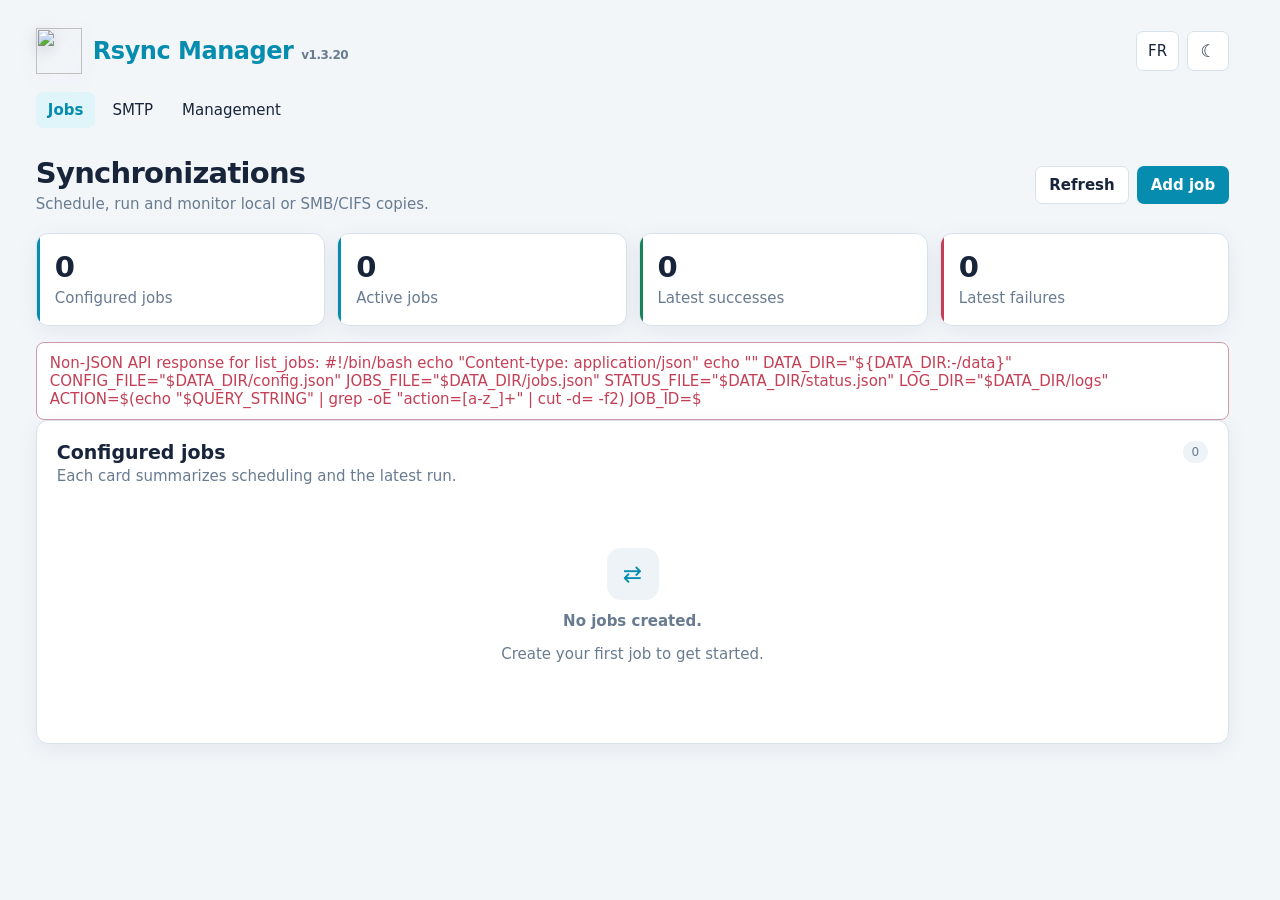
==== rsync_manager/rootfs/www/index.html @ fbdaef38 "fix(rsync-manager): restore trusted CIFS traversal" ====
<!doctype html>
<html lang="fr" data-theme="light">
<head>
    <meta charset="utf-8">
    <meta name="viewport" content="width=device-width,initial-scale=1">
    <title>Rsync Manager</title>
    <script>document.documentElement.dataset.theme=localStorage.getItem('rsync-manager-theme')||(matchMedia('(prefers-color-scheme: dark)').matches?'dark':'light');</script>
    <link rel="stylesheet" href="assets/app.css">
</head>
<body>
<main class="app">
    <header class="site-header">
        <div class="header-main">
            <a class="brand" href="#jobs" aria-label="Rsync Manager"><img src="assets/icon.png" alt=""><span>Rsync Manager <b>v1.3.20</b></span></a>
            <div class="header-actions"><button id="language-toggle" class="toggle" type="button" title="Changer de langue">EN</button><button id="theme-toggle" class="toggle icon-toggle" type="button" title="Changer de thème" aria-label="Changer de thème">☾</button></div>
        </div>
        <div class="nav-scroll"><nav class="nav" aria-label="Navigation principale"><a class="active" href="#jobs" data-view="jobs">Jobs</a><a href="#smtp" data-view="smtp">SMTP</a><a href="#management" data-view="management">Gestion</a></nav></div>
    </header>

    <section id="jobs" class="view active">
        <div class="pagehead split"><div><h1>Synchronisations</h1><p>Planifiez, lancez et contrôlez les copies locales ou SMB/CIFS.</p></div><div class="page-actions"><button class="secondary" id="refresh-jobs-btn" type="button">Actualiser</button><button class="page-action" id="add-job-btn" type="button">Ajouter un job</button></div></div>
        <section class="metrics" aria-label="Synthèse des jobs"><article class="metric"><strong id="metric-total">–</strong><span>Jobs configurés</span></article><article class="metric"><strong id="metric-active">–</strong><span>Jobs actifs</span></article><article class="metric good"><strong id="metric-success">–</strong><span>Dernières réussites</span></article><article class="metric danger"><strong id="metric-failed">–</strong><span>Derniers échecs</span></article></section>
        <div id="jobs-status" class="notice" role="status" aria-live="polite" hidden></div>
        <section class="card jobs-card"><div class="cardhead"><div><h2>Jobs configurés</h2><p>Une carte résume la planification et la dernière exécution.</p></div><span id="jobs-count" class="count">–</span></div><div id="jobs-list"><p class="loading">Chargement…</p></div></section>
    </section>

    <section id="smtp" class="view">
        <div class="pagehead"><h1>Notifications SMTP</h1><p>Configurez les rapports envoyés après les synchronisations.</p></div>
        <div class="smtp-grid">
            <section class="card"><div class="cardhead"><div><h2>Serveur et sécurité</h2><p>Connexion au relais de messagerie.</p></div></div><label class="switch-row"><input type="checkbox" id="email_enabled"><span><strong>Activer les emails</strong><small>Envoyer les résultats des jobs selon leur configuration.</small></span></label><div class="form-grid two"><label>Serveur<input type="text" id="smtp_host" autocomplete="off"></label><label>Port<input type="number" id="smtp_port" min="1" max="65535"></label><label>Authentification<select id="smtp_auth"><option value="on">Oui</option><option value="off">Non</option></select></label><label>TLS actif<select id="smtp_tls"><option value="on">Oui</option><option value="off">Non</option></select></label><label class="span-two">STARTTLS (port 587)<select id="smtp_starttls"><option value="on">Oui</option><option value="off">Non</option></select></label></div></section>
            <section class="card"><div class="cardhead"><div><h2>Compte et destinataire</h2><p>Les identifiants sont conservés dans les données privées de l’App.</p></div></div><div class="form-grid two"><label>Utilisateur<input type="text" id="smtp_user" autocomplete="username"></label><label>Mot de passe<input type="password" id="smtp_pass" autocomplete="current-password"></label><label>Expéditeur<input type="email" id="mail_from"></label><label>Destinataire<input type="email" id="mail_to"></label></div><div class="form-actions"><button class="secondary" id="test-email-btn" type="button">Envoyer un test</button><button class="primary" id="save-config-btn" type="button">Enregistrer</button></div><div id="email-status" class="notice" role="status" aria-live="polite" hidden></div></section>
        </div>
    </section>

    <section id="management" class="view">
        <div class="pagehead"><h1>Import et export</h1><p>Sauvegardez ou restaurez séparément les notifications et les jobs.</p></div>
        <aside class="warning"><strong>Informations sensibles</strong><span>Les exports contiennent les mots de passe SMTP et SMB/CIFS en clair. Conservez ces fichiers dans un emplacement sûr.</span></aside>
        <div class="management-grid">
            <section class="card transfer-card"><div class="transfer-icon">✉</div><h2>Configuration SMTP</h2><p>Serveur, sécurité, compte et destinataire.</p><div class="transfer-actions"><button class="secondary" id="import-email-config-btn" type="button">Importer</button><button class="primary" id="export-email-config-btn" type="button">Exporter</button></div><input id="import-email-config-file" type="file" accept="application/json,.json" hidden></section>
            <section class="card transfer-card"><div class="transfer-icon">⇄</div><h2>Configuration des jobs</h2><p>Planifications, chemins, partages et exclusions.</p><div class="transfer-actions"><button class="secondary" id="import-jobs-config-btn" type="button">Importer</button><button class="primary" id="export-jobs-config-btn" type="button">Exporter</button></div><input id="import-jobs-config-file" type="file" accept="application/json,.json" hidden></section>
        </div><div id="management-status" class="notice" role="status" aria-live="polite" hidden></div>
    </section>
</main>

<div id="job-drawer-shell" class="drawer-shell" hidden><div class="drawer-overlay" data-close-drawer></div><aside id="job-drawer" class="drawer wide" role="dialog" aria-modal="true" aria-labelledby="job-drawer-title" tabindex="-1"><header class="drawer-head"><div><p class="drawer-kicker">Rsync Manager</p><h2 id="job-drawer-title">Ajouter un job</h2></div><button class="drawer-close" data-close-drawer type="button" aria-label="Fermer">×</button></header><div class="drawer-body">
    <div class="form-grid job-basics"><label>Nom<input id="job_name" type="text" placeholder="Nom du job (obligatoire)"></label><label>Cron<input id="job_cron" type="text" placeholder="0 3 * * * (obligatoire)"></label><label class="switch-row compact"><input id="job_enabled" type="checkbox"><span><strong>Actif</strong><small>Inclure dans la planification cron.</small></span></label></div>
    <div class="endpoint-grid">
        <section class="endpoint-card"><div class="endpoint-title"><span>1</span><div><h3>Source</h3><p>Données à synchroniser.</p></div></div><label>Type<select id="job_source_type"><option value="local">Local</option><option value="cifs">SMB/CIFS</option></select></label><div id="job_source_local"><label>Chemin local<input id="job_source_path" placeholder="Chemin local (obligatoire)"></label></div><div class="cifs-fields" id="job_source_cifs" hidden><label>Hôte<input id="job_source_host" placeholder="Adresse IP ou nom (obligatoire)"></label><label>Partage<input id="job_source_share" placeholder="Partage réseau (obligatoire)"></label><label class="span-two">Sous-dossier<input id="job_source_subpath" placeholder="Sous-dossier dans le partage (optionnel)"></label><label>Utilisateur<input id="job_source_user" placeholder="Login (optionnel)"></label><label>Mot de passe<input id="job_source_pass" type="password" placeholder="Mot de passe (optionnel)"></label><label class="span-two">Domaine / Workgroup<input id="job_source_domain" placeholder="Domaine/Workgroup (optionnel)"></label></div></section>
        <section class="endpoint-card"><div class="endpoint-title"><span>2</span><div><h3>Cible</h3><p>Destination de la synchronisation.</p></div></div><label>Type<select id="job_target_type"><option value="local">Local</option><option value="cifs">SMB/CIFS</option></select></label><div id="job_target_local"><label>Chemin local<input id="job_target_path" placeholder="Chemin local (obligatoire)"></label></div><div class="cifs-fields" id="job_target_cifs" hidden><label>Hôte<input id="job_target_host" placeholder="Adresse IP ou nom (obligatoire)"></label><label>Partage<input id="job_target_share" placeholder="Partage réseau (obligatoire)"></label><label class="span-two">Sous-dossier<input id="job_target_subpath" placeholder="Sous-dossier dans le partage (optionnel)"></label><label>Utilisateur<input id="job_target_user" placeholder="Login (optionnel)"></label><label>Mot de passe<input id="job_target_pass" type="password" placeholder="Mot de passe (optionnel)"></label><label class="span-two">Domaine / Workgroup<input id="job_target_domain" placeholder="Domaine/Workgroup (optionnel)"></label></div></section>
    </div>
    <label>Exclusions rsync<textarea id="job_excludes" rows="4" placeholder="Exclusions optionnelles, une règle par ligne&#10;cache/&#10;*.tmp&#10;@eaDir/"></textarea></label><div id="job-validation-message" class="notice error" role="alert" hidden></div>
</div><footer class="drawer-footer"><button class="danger-button" id="delete-job-btn" type="button">Supprimer</button><div class="drawer-actions"><button class="secondary" id="modal-mount-test-btn" type="button">Tester les montages</button><button class="secondary" id="modal-dry-run-btn" type="button">Simuler</button><button class="secondary" id="modal-run-btn" type="button">Lancer</button><button class="primary" id="save-job-btn" type="button">Enregistrer</button></div></footer></aside></div>

<div id="log-drawer-shell" class="drawer-shell" hidden><div class="drawer-overlay" data-close-log></div><aside id="log-drawer" class="drawer wide" role="dialog" aria-modal="true" aria-labelledby="log-drawer-title" tabindex="-1"><header class="drawer-head"><div><p class="drawer-kicker">Journal d’exécution</p><h2 id="log-drawer-title">Dernier log</h2></div><button class="drawer-close" data-close-log type="button" aria-label="Fermer">×</button></header><div class="drawer-body log-body"><pre id="job-log-content">Chargement…</pre></div></aside></div>
<script src="assets/app.js"></script>
</body>
</html>
---- rsync_manager/rootfs/www/assets/app.css ----
:root{color-scheme:light;--bg:#f3f6f9;--surface:#fff;--surface2:#edf3f7;--text:#17243a;--muted:#687b90;--line:#d8e2eb;--cyan:#058caf;--cyan-soft:#dff5fa;--amber:#e9a72f;--amber-soft:#fff5df;--good:#16845b;--bad:#c43f55;--shadow:0 5px 22px #1e3a5f12}
html[data-theme=dark]{color-scheme:dark;--bg:#0d1420;--surface:#172235;--surface2:#202c41;--text:#e7edf5;--muted:#a4b2c6;--line:#30415d;--cyan:#52c9e6;--cyan-soft:#173b4a;--amber:#f0b84e;--amber-soft:#493b20;--good:#50c895;--bad:#ff8293;--shadow:none}
*{box-sizing:border-box}[hidden]{display:none!important}html{scrollbar-gutter:stable}body{margin:0;background:var(--bg);color:var(--text);font:15px system-ui,-apple-system,BlinkMacSystemFont,"Segoe UI",sans-serif}.app{max-width:1600px;margin:auto;padding:22px clamp(18px,2.8vw,48px) 40px}.site-header{margin-bottom:28px}.header-main{display:flex;align-items:center;gap:20px;min-height:58px}.brand{display:flex;align-items:center;gap:11px;color:var(--cyan);font-size:24px;font-weight:800;letter-spacing:-.02em;text-decoration:none}.brand img{width:46px;height:46px;object-fit:contain;filter:drop-shadow(0 4px 8px #102a4330)}.brand b{font-size:12px;color:var(--muted);font-weight:650;white-space:nowrap}.header-actions{display:flex;gap:8px;margin-left:auto}.toggle,.nav a,.secondary,.primary,.page-action,.danger-button{border-radius:7px;font:inherit;cursor:pointer}.toggle{min-width:42px;padding:9px 11px;color:var(--text);background:var(--surface);border:1px solid var(--line)}.icon-toggle{font-size:17px}.nav-scroll{margin-top:12px;overflow-x:auto;scrollbar-width:thin}.nav{display:flex;gap:5px;width:max-content;min-width:100%;white-space:nowrap}.nav a{padding:9px 12px;color:var(--text);text-decoration:none}.nav a.active{background:var(--cyan-soft);color:var(--cyan);font-weight:700}.view{display:none}.view.active{display:block}.pagehead{margin:4px 0 20px}.pagehead.split{display:flex;align-items:center;justify-content:space-between;gap:18px}.pagehead h1{margin:0 0 5px;font-size:29px;letter-spacing:-.025em}.pagehead p,.cardhead p,.endpoint-title p,.transfer-card p{margin:0;color:var(--muted)}.page-actions,.form-actions,.transfer-actions,.drawer-actions{display:flex;align-items:center;gap:8px;flex-wrap:wrap}.primary,.page-action{border:0;background:var(--cyan);color:#fff;padding:10px 14px;font-weight:700}.secondary{border:1px solid var(--line);background:var(--surface);color:var(--text);padding:9px 13px;font-weight:650}.secondary:hover,.toggle:hover{border-color:var(--cyan);color:var(--cyan)}button:disabled{opacity:.55;cursor:not-allowed}.metrics{display:grid;grid-template-columns:repeat(4,minmax(140px,1fr));gap:12px;margin:0 0 16px}.metric{position:relative;overflow:hidden;padding:18px;background:var(--surface);border:1px solid var(--line);border-radius:12px;box-shadow:var(--shadow)}.metric:before{content:"";position:absolute;inset:0 auto 0 0;width:3px;background:var(--cyan)}.metric.good:before{background:var(--good)}.metric.danger:before{background:var(--bad)}.metric strong{display:block;font-size:29px;line-height:1.1;font-variant-numeric:tabular-nums}.metric span{display:block;margin-top:5px;color:var(--muted)}.card{padding:20px;background:var(--surface);border:1px solid var(--line);border-radius:12px;box-shadow:var(--shadow)}.cardhead{display:flex;align-items:flex-start;justify-content:space-between;gap:16px;margin-bottom:18px}.card h2,.cardhead h2{margin:0 0 4px;font-size:19px}.count,.pill{display:inline-block;border-radius:999px;font-size:12px}.count{padding:4px 9px;background:var(--surface2);color:var(--muted)}.loading,.empty{color:var(--muted)}.empty{text-align:center;padding:45px 18px}.empty-icon{display:grid;place-items:center;width:52px;height:52px;margin:0 auto 12px;border-radius:14px;background:var(--surface2);color:var(--cyan);font-size:23px}.job-item{display:grid;grid-template-columns:minmax(0,1fr) auto;gap:14px;padding:17px 2px;border-top:1px solid var(--line)}.job-item:first-child{padding-top:0;border-top:0}.job-item:last-child{padding-bottom:0}.job-main{min-width:0;cursor:pointer}.job-title-row{display:flex;align-items:center;gap:9px;flex-wrap:wrap}.job-title{font-size:17px;font-weight:750}.job-route{display:flex;align-items:center;gap:8px;margin:9px 0;color:var(--muted);font-size:13px;overflow-wrap:anywhere}.job-route .arrow{color:var(--cyan);font-weight:800}.job-meta{display:flex;gap:7px;align-items:center;flex-wrap:wrap;color:var(--muted);font-size:12px}.job-stats{margin-top:9px;color:var(--muted);font-size:12px}.job-side{display:flex;align-items:flex-start;gap:9px}.job-actions{display:flex;gap:6px}.icon-button{display:grid;place-items:center;width:37px;height:37px;padding:0;border:1px solid var(--line);border-radius:7px;background:var(--surface);color:var(--text);cursor:pointer}.icon-button:hover{border-color:var(--cyan);color:var(--cyan)}.pill{padding:3px 8px;background:var(--surface2);color:var(--muted)}.pill.success{background:color-mix(in srgb,var(--good) 12%,var(--surface));color:var(--good)}.pill.failed,.pill.mount_error{background:color-mix(in srgb,var(--bad) 12%,var(--surface));color:var(--bad)}.pill.disabled{background:var(--surface2);color:var(--muted)}.pill.running{background:var(--amber-soft);color:var(--amber)}.switch-row{display:flex;align-items:flex-start;gap:11px;margin:0 0 18px;padding:12px;border-radius:9px;background:var(--surface2);cursor:pointer}.switch-row input{width:auto;margin:4px 0 0;accent-color:var(--cyan)}.switch-row span,.switch-row small{display:block}.switch-row small{margin-top:3px;color:var(--muted);font-weight:400}.switch-row.compact{align-self:end;margin:0;padding:10px}.smtp-grid,.management-grid{display:grid;grid-template-columns:repeat(2,minmax(0,1fr));gap:12px}.form-grid{display:grid;gap:12px}.form-grid.two,.cifs-fields{grid-template-columns:repeat(2,minmax(0,1fr))}.span-two{grid-column:1/-1}label{display:block;margin:12px 0 0;font-weight:650}input,select,textarea{display:block;width:100%;margin-top:5px;padding:10px 11px;color:var(--text);background:var(--surface);border:1px solid var(--line);border-radius:7px;outline:none;font:inherit}textarea{resize:vertical}input:focus,select:focus,textarea:focus{border-color:var(--cyan);box-shadow:0 0 0 3px var(--cyan-soft)}input.invalid,select.invalid,textarea.invalid{border-color:var(--bad);box-shadow:0 0 0 3px color-mix(in srgb,var(--bad) 12%,transparent)}.form-actions{justify-content:flex-end;margin-top:20px}.notice{margin:14px 0 0;padding:11px 13px;border:1px solid var(--line);border-radius:8px;background:var(--surface);color:var(--text)}.notice.success{border-color:color-mix(in srgb,var(--good) 45%,var(--line));color:var(--good)}.notice.error{border-color:color-mix(in srgb,var(--bad) 45%,var(--line));color:var(--bad)}.notice.info{border-color:color-mix(in srgb,var(--cyan) 45%,var(--line));color:var(--cyan)}.warning{display:flex;gap:14px;align-items:flex-start;margin-bottom:16px;padding:15px 17px;background:var(--amber-soft);border:1px solid color-mix(in srgb,var(--amber) 55%,var(--line));border-radius:10px}.warning strong{white-space:nowrap}.warning span{color:var(--muted)}.transfer-card{text-align:center;padding:28px}.transfer-card h2{margin:11px 0 5px}.transfer-icon{display:grid;place-items:center;width:50px;height:50px;margin:auto;border-radius:14px;background:var(--cyan-soft);color:var(--cyan);font-size:23px;font-weight:750}.transfer-actions{justify-content:center;margin-top:20px}.drawer-shell{position:fixed;inset:0;z-index:1000}.drawer-overlay{position:absolute;inset:0;background:#07132180;backdrop-filter:blur(2px)}.drawer{position:absolute;inset:0 0 0 auto;width:min(520px,calc(100vw - 36px));display:flex;flex-direction:column;background:var(--surface);border-left:1px solid var(--line);box-shadow:-18px 0 45px #07132135;outline:0}.drawer.wide{width:min(920px,calc(100vw - 36px))}.drawer-head{display:flex;align-items:flex-start;justify-content:space-between;gap:18px;padding:22px 24px;border-bottom:1px solid var(--line)}.drawer-head h2{margin:2px 0 0;font-size:23px}.drawer-kicker{margin:0;color:var(--cyan);font-size:11px;font-weight:750;text-transform:uppercase;letter-spacing:.1em}.drawer-close{width:38px;height:38px;border:1px solid var(--line);border-radius:8px;background:var(--surface2);color:var(--text);font-size:25px;line-height:1;cursor:pointer}.drawer-body{padding:8px 24px 28px;overflow:auto}.drawer-footer{display:flex;align-items:center;justify-content:space-between;gap:12px;padding:16px 24px;border-top:1px solid var(--line);background:var(--surface)}.drawer-open{overflow:hidden}.danger-button{padding:9px 12px;border:1px solid color-mix(in srgb,var(--bad) 45%,var(--line));background:transparent;color:var(--bad);font-weight:700}.job-basics{grid-template-columns:minmax(0,1.5fr) minmax(160px,.7fr) minmax(160px,.7fr);align-items:end}.endpoint-grid{display:grid;grid-template-columns:repeat(2,minmax(0,1fr));gap:12px;margin:18px 0}.endpoint-card{padding:16px;border:1px solid var(--line);border-radius:10px;background:var(--surface2)}.endpoint-title{display:flex;align-items:center;gap:10px;margin-bottom:4px}.endpoint-title>span{display:grid;place-items:center;width:30px;height:30px;border-radius:50%;background:var(--cyan-soft);color:var(--cyan);font-weight:800}.endpoint-title h3{margin:0;font-size:17px}.endpoint-title p{font-size:12px}.log-body{padding-top:24px}.log-body pre{min-height:280px;margin:0;padding:16px;white-space:pre-wrap;overflow-wrap:anywhere;background:#0b1220;color:#dce8f7;border-radius:9px;font:12px/1.55 ui-monospace,SFMono-Regular,Consolas,monospace}
@media(max-width:900px){.metrics{grid-template-columns:repeat(2,1fr)}.smtp-grid,.endpoint-grid{grid-template-columns:1fr}.job-basics{grid-template-columns:1fr 1fr}.job-basics .switch-row{grid-column:1/-1}.warning{display:block}.warning strong{display:block;margin-bottom:5px}.drawer-footer{align-items:stretch;flex-direction:column}.drawer-actions{justify-content:flex-end}}
@media(max-width:620px){.app{padding:16px}.site-header{margin-bottom:22px}.nav-scroll{margin-inline:-16px;padding-inline:16px}.brand span{display:grid}.pagehead h1{font-size:25px}.pagehead.split{align-items:flex-start;flex-direction:column}.page-actions{width:100%}.page-actions>*{flex:1}.metrics,.smtp-grid,.management-grid,.form-grid.two,.cifs-fields,.job-basics{grid-template-columns:1fr}.span-two,.job-basics .switch-row{grid-column:auto}.card{padding:15px}.job-item{grid-template-columns:1fr}.job-side{justify-content:space-between}.drawer,.drawer.wide{width:100vw}.drawer-head,.drawer-body,.drawer-footer{padding-left:18px;padding-right:18px}.drawer-actions>*{flex:1}.warning{font-size:13px}}
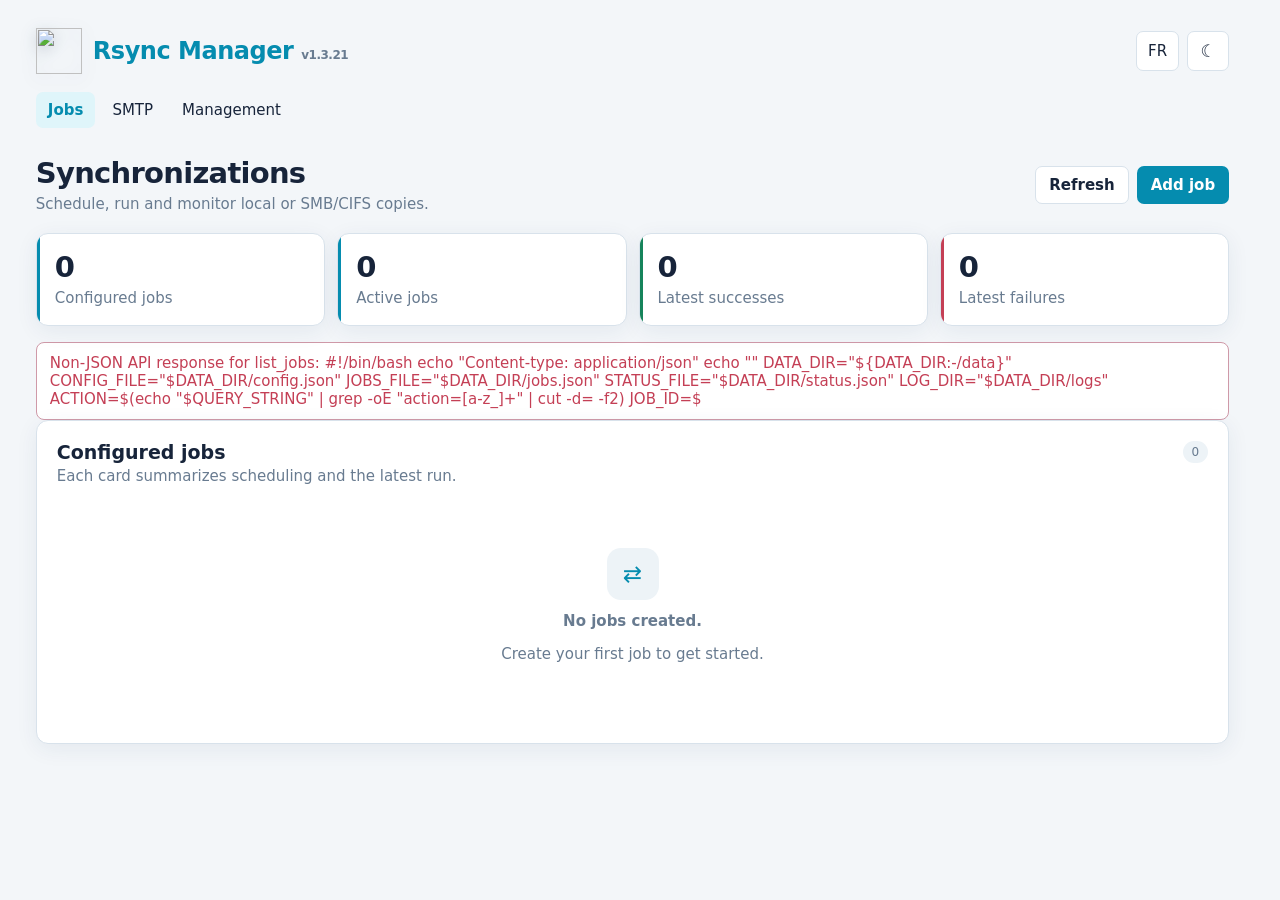
==== commit 013be11d: "fix: follow Home Assistant base s6-overlay 3.2.3.2 and Chromium 155 The floating ghcr.io/home-assist" ====
--- a/rsync_manager/rootfs/www/index.html
+++ b/rsync_manager/rootfs/www/index.html
@@ -11,7 +11,7 @@
 <main class="app">
     <header class="site-header">
         <div class="header-main">
-            <a class="brand" href="#jobs" aria-label="Rsync Manager"><img src="assets/icon.png" alt=""><span>Rsync Manager <b>v1.3.20</b></span></a>
+            <a class="brand" href="#jobs" aria-label="Rsync Manager"><img src="assets/icon.png" alt=""><span>Rsync Manager <b>v1.3.21</b></span></a>
             <div class="header-actions"><button id="language-toggle" class="toggle" type="button" title="Changer de langue">EN</button><button id="theme-toggle" class="toggle icon-toggle" type="button" title="Changer de thème" aria-label="Changer de thème">☾</button></div>
         </div>
         <div class="nav-scroll"><nav class="nav" aria-label="Navigation principale"><a class="active" href="#jobs" data-view="jobs">Jobs</a><a href="#smtp" data-view="smtp">SMTP</a><a href="#management" data-view="management">Gestion</a></nav></div>
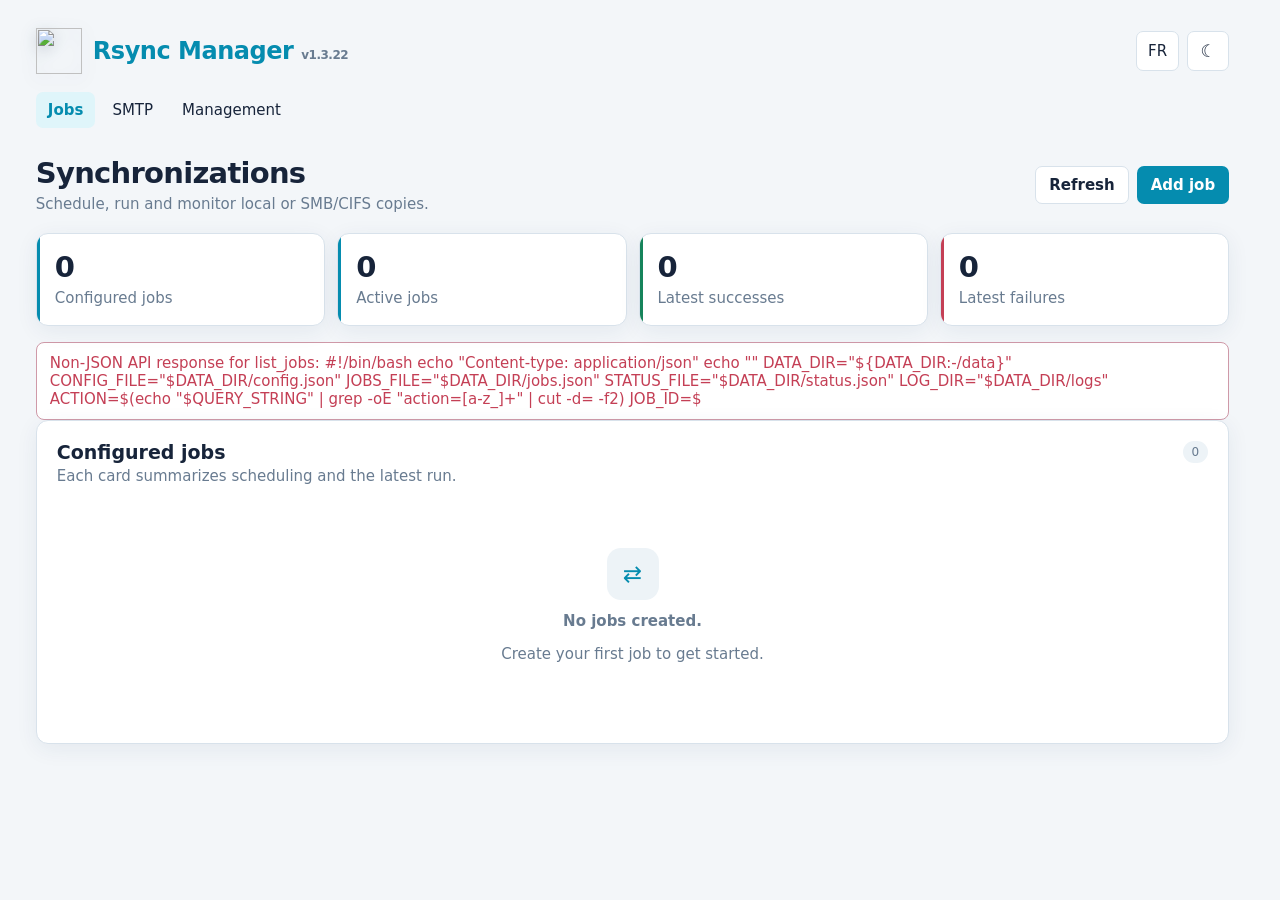
==== commit e51f3a99: "Update rsync package to 3.5.2-r0" ====
--- a/rsync_manager/rootfs/www/index.html
+++ b/rsync_manager/rootfs/www/index.html
@@ -11,7 +11,7 @@
 <main class="app">
     <header class="site-header">
         <div class="header-main">
-            <a class="brand" href="#jobs" aria-label="Rsync Manager"><img src="assets/icon.png" alt=""><span>Rsync Manager <b>v1.3.21</b></span></a>
+            <a class="brand" href="#jobs" aria-label="Rsync Manager"><img src="assets/icon.png" alt=""><span>Rsync Manager <b>v1.3.22</b></span></a>
             <div class="header-actions"><button id="language-toggle" class="toggle" type="button" title="Changer de langue">EN</button><button id="theme-toggle" class="toggle icon-toggle" type="button" title="Changer de thème" aria-label="Changer de thème">☾</button></div>
         </div>
         <div class="nav-scroll"><nav class="nav" aria-label="Navigation principale"><a class="active" href="#jobs" data-view="jobs">Jobs</a><a href="#smtp" data-view="smtp">SMTP</a><a href="#management" data-view="management">Gestion</a></nav></div>
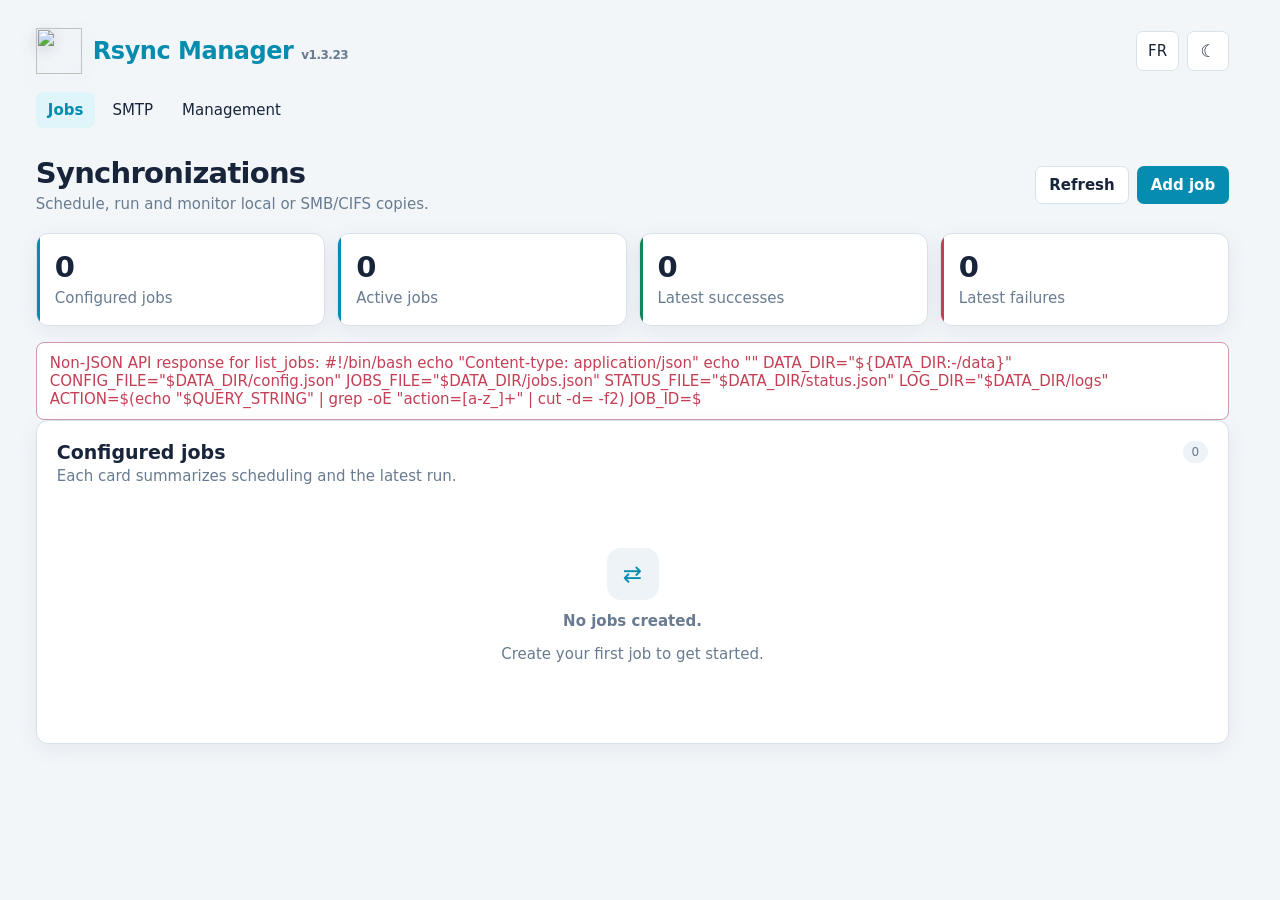
==== commit 00294e64: "Update rsync package to 3.5.2-r1" ====
--- a/rsync_manager/rootfs/www/index.html
+++ b/rsync_manager/rootfs/www/index.html
@@ -11,7 +11,7 @@
 <main class="app">
     <header class="site-header">
         <div class="header-main">
-            <a class="brand" href="#jobs" aria-label="Rsync Manager"><img src="assets/icon.png" alt=""><span>Rsync Manager <b>v1.3.22</b></span></a>
+            <a class="brand" href="#jobs" aria-label="Rsync Manager"><img src="assets/icon.png" alt=""><span>Rsync Manager <b>v1.3.23</b></span></a>
             <div class="header-actions"><button id="language-toggle" class="toggle" type="button" title="Changer de langue">EN</button><button id="theme-toggle" class="toggle icon-toggle" type="button" title="Changer de thème" aria-label="Changer de thème">☾</button></div>
         </div>
         <div class="nav-scroll"><nav class="nav" aria-label="Navigation principale"><a class="active" href="#jobs" data-view="jobs">Jobs</a><a href="#smtp" data-view="smtp">SMTP</a><a href="#management" data-view="management">Gestion</a></nav></div>
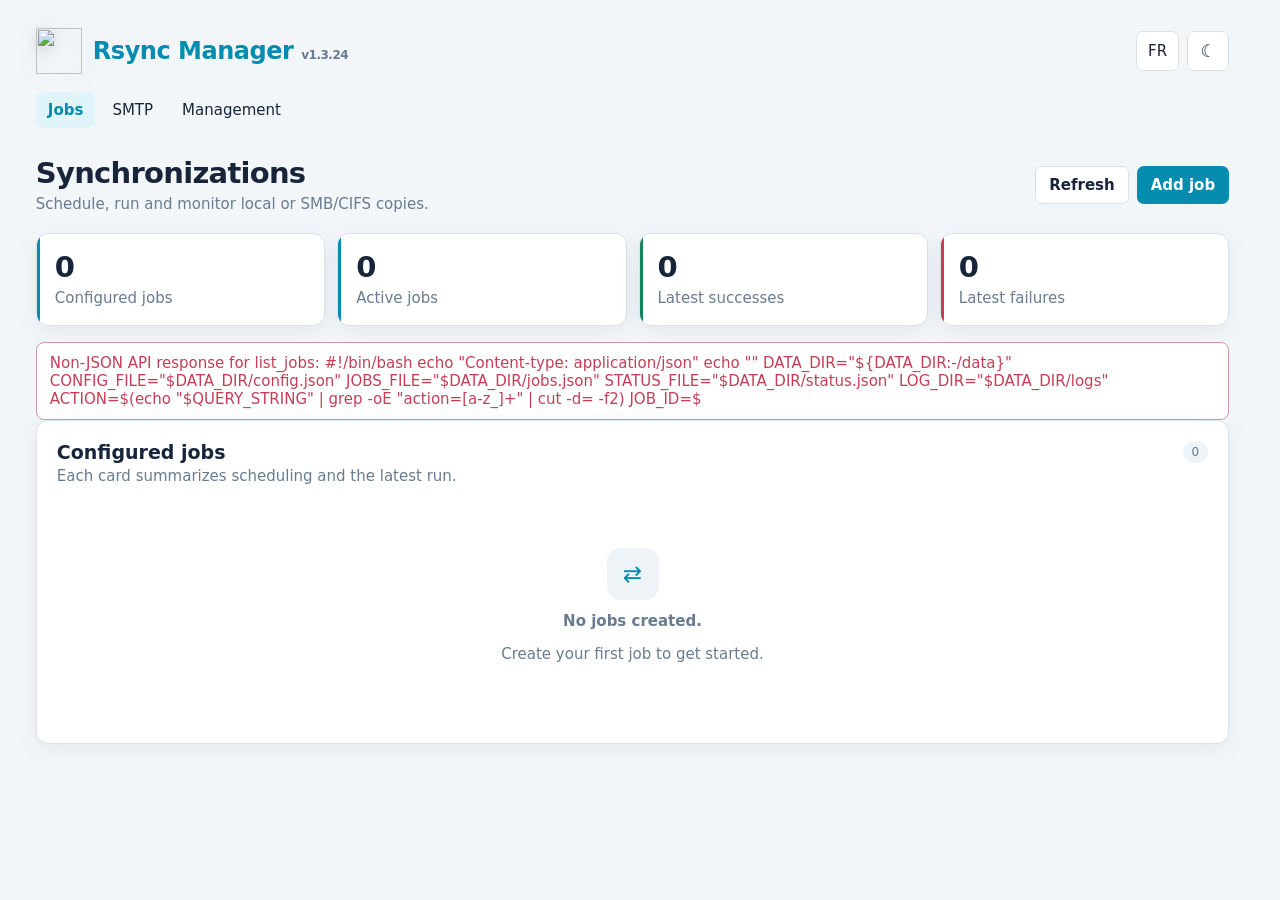
==== commit 9cf9f650: "Refresh App base images: mcp_capability_bridge 1.1.22, rsync_manager 1.3.24" ====
--- a/rsync_manager/rootfs/www/index.html
+++ b/rsync_manager/rootfs/www/index.html
@@ -11,7 +11,7 @@
 <main class="app">
     <header class="site-header">
         <div class="header-main">
-            <a class="brand" href="#jobs" aria-label="Rsync Manager"><img src="assets/icon.png" alt=""><span>Rsync Manager <b>v1.3.23</b></span></a>
+            <a class="brand" href="#jobs" aria-label="Rsync Manager"><img src="assets/icon.png" alt=""><span>Rsync Manager <b>v1.3.24</b></span></a>
             <div class="header-actions"><button id="language-toggle" class="toggle" type="button" title="Changer de langue">EN</button><button id="theme-toggle" class="toggle icon-toggle" type="button" title="Changer de thème" aria-label="Changer de thème">☾</button></div>
         </div>
         <div class="nav-scroll"><nav class="nav" aria-label="Navigation principale"><a class="active" href="#jobs" data-view="jobs">Jobs</a><a href="#smtp" data-view="smtp">SMTP</a><a href="#management" data-view="management">Gestion</a></nav></div>
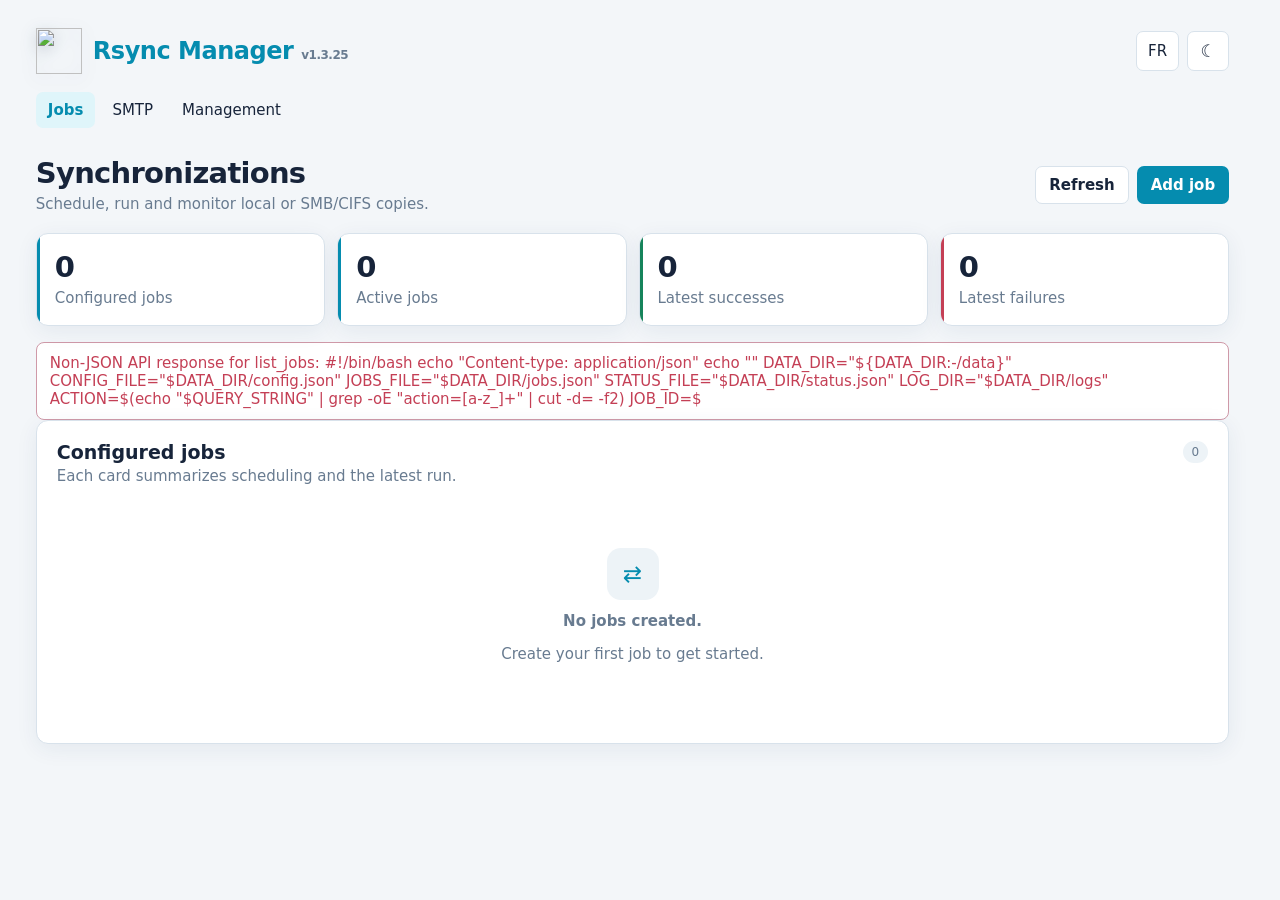
==== commit f6ae76f3: "Refresh App base images: agent_control_plane 1.2.6, agent_execution_plane 1.1.17, claude_remote 0.1." ====
--- a/rsync_manager/rootfs/www/index.html
+++ b/rsync_manager/rootfs/www/index.html
@@ -11,7 +11,7 @@
 <main class="app">
     <header class="site-header">
         <div class="header-main">
-            <a class="brand" href="#jobs" aria-label="Rsync Manager"><img src="assets/icon.png" alt=""><span>Rsync Manager <b>v1.3.24</b></span></a>
+            <a class="brand" href="#jobs" aria-label="Rsync Manager"><img src="assets/icon.png" alt=""><span>Rsync Manager <b>v1.3.25</b></span></a>
             <div class="header-actions"><button id="language-toggle" class="toggle" type="button" title="Changer de langue">EN</button><button id="theme-toggle" class="toggle icon-toggle" type="button" title="Changer de thème" aria-label="Changer de thème">☾</button></div>
         </div>
         <div class="nav-scroll"><nav class="nav" aria-label="Navigation principale"><a class="active" href="#jobs" data-view="jobs">Jobs</a><a href="#smtp" data-view="smtp">SMTP</a><a href="#management" data-view="management">Gestion</a></nav></div>
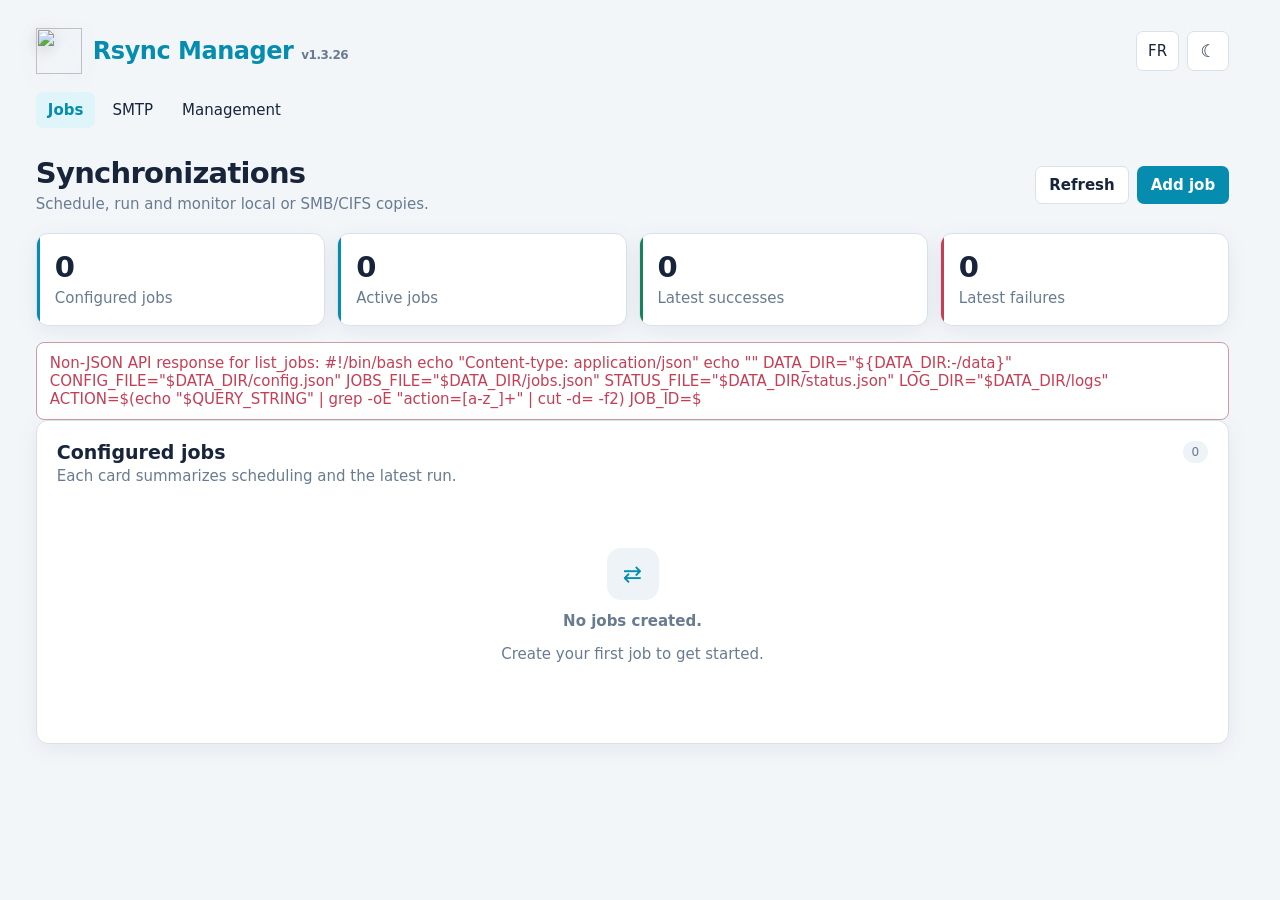
==== commit b74615e8: "Refresh App base images: agent_control_plane 1.2.7, agent_execution_plane 1.1.18, claude_remote 0.1." ====
--- a/rsync_manager/rootfs/www/index.html
+++ b/rsync_manager/rootfs/www/index.html
@@ -11,7 +11,7 @@
 <main class="app">
     <header class="site-header">
         <div class="header-main">
-            <a class="brand" href="#jobs" aria-label="Rsync Manager"><img src="assets/icon.png" alt=""><span>Rsync Manager <b>v1.3.25</b></span></a>
+            <a class="brand" href="#jobs" aria-label="Rsync Manager"><img src="assets/icon.png" alt=""><span>Rsync Manager <b>v1.3.26</b></span></a>
             <div class="header-actions"><button id="language-toggle" class="toggle" type="button" title="Changer de langue">EN</button><button id="theme-toggle" class="toggle icon-toggle" type="button" title="Changer de thème" aria-label="Changer de thème">☾</button></div>
         </div>
         <div class="nav-scroll"><nav class="nav" aria-label="Navigation principale"><a class="active" href="#jobs" data-view="jobs">Jobs</a><a href="#smtp" data-view="smtp">SMTP</a><a href="#management" data-view="management">Gestion</a></nav></div>
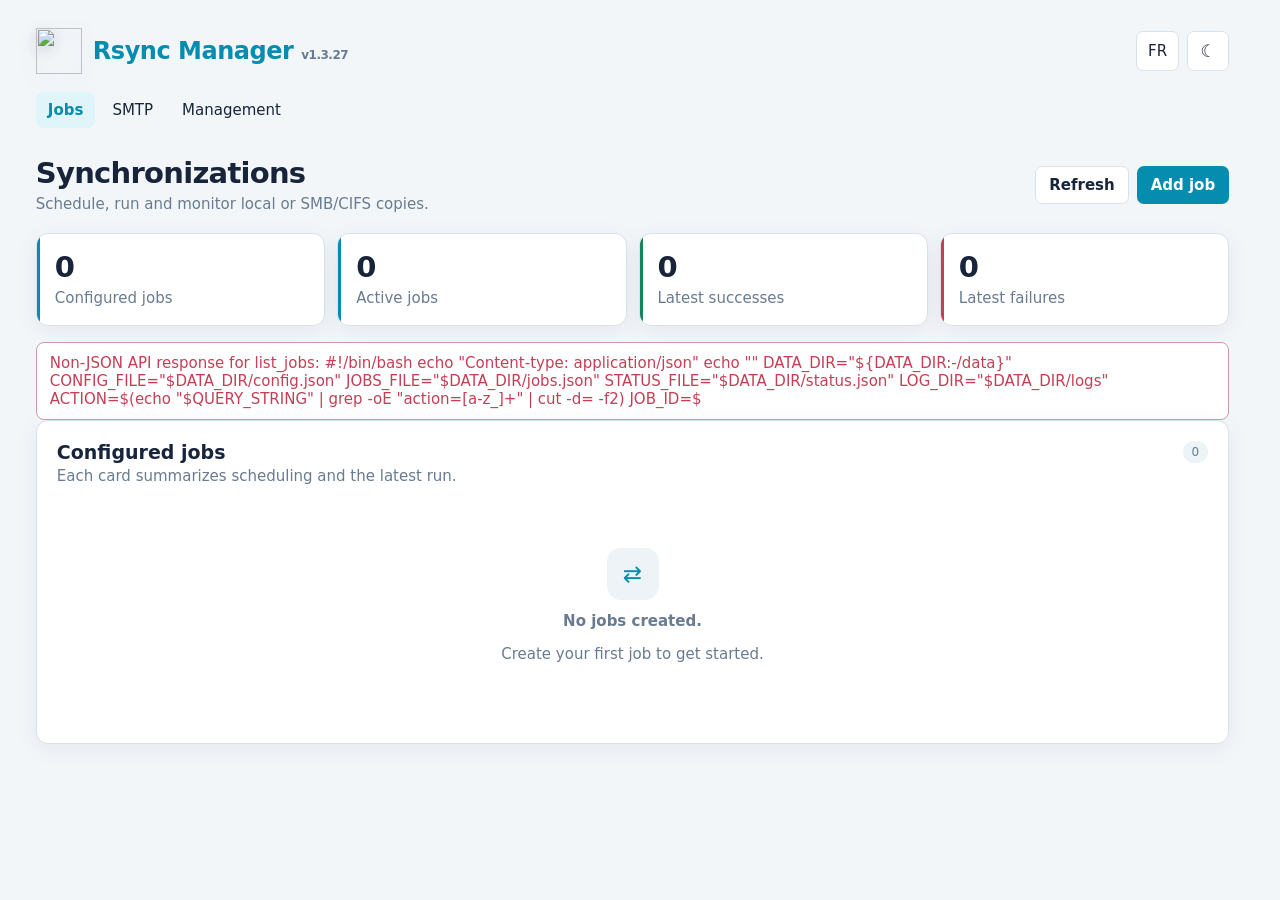
==== commit 4ffa07dd: "Refresh App base images: agent_control_plane 1.2.8, agent_execution_plane 1.1.19, claude_remote 0.1." ====
--- a/rsync_manager/rootfs/www/index.html
+++ b/rsync_manager/rootfs/www/index.html
@@ -11,7 +11,7 @@
 <main class="app">
     <header class="site-header">
         <div class="header-main">
-            <a class="brand" href="#jobs" aria-label="Rsync Manager"><img src="assets/icon.png" alt=""><span>Rsync Manager <b>v1.3.26</b></span></a>
+            <a class="brand" href="#jobs" aria-label="Rsync Manager"><img src="assets/icon.png" alt=""><span>Rsync Manager <b>v1.3.27</b></span></a>
             <div class="header-actions"><button id="language-toggle" class="toggle" type="button" title="Changer de langue">EN</button><button id="theme-toggle" class="toggle icon-toggle" type="button" title="Changer de thème" aria-label="Changer de thème">☾</button></div>
         </div>
         <div class="nav-scroll"><nav class="nav" aria-label="Navigation principale"><a class="active" href="#jobs" data-view="jobs">Jobs</a><a href="#smtp" data-view="smtp">SMTP</a><a href="#management" data-view="management">Gestion</a></nav></div>
